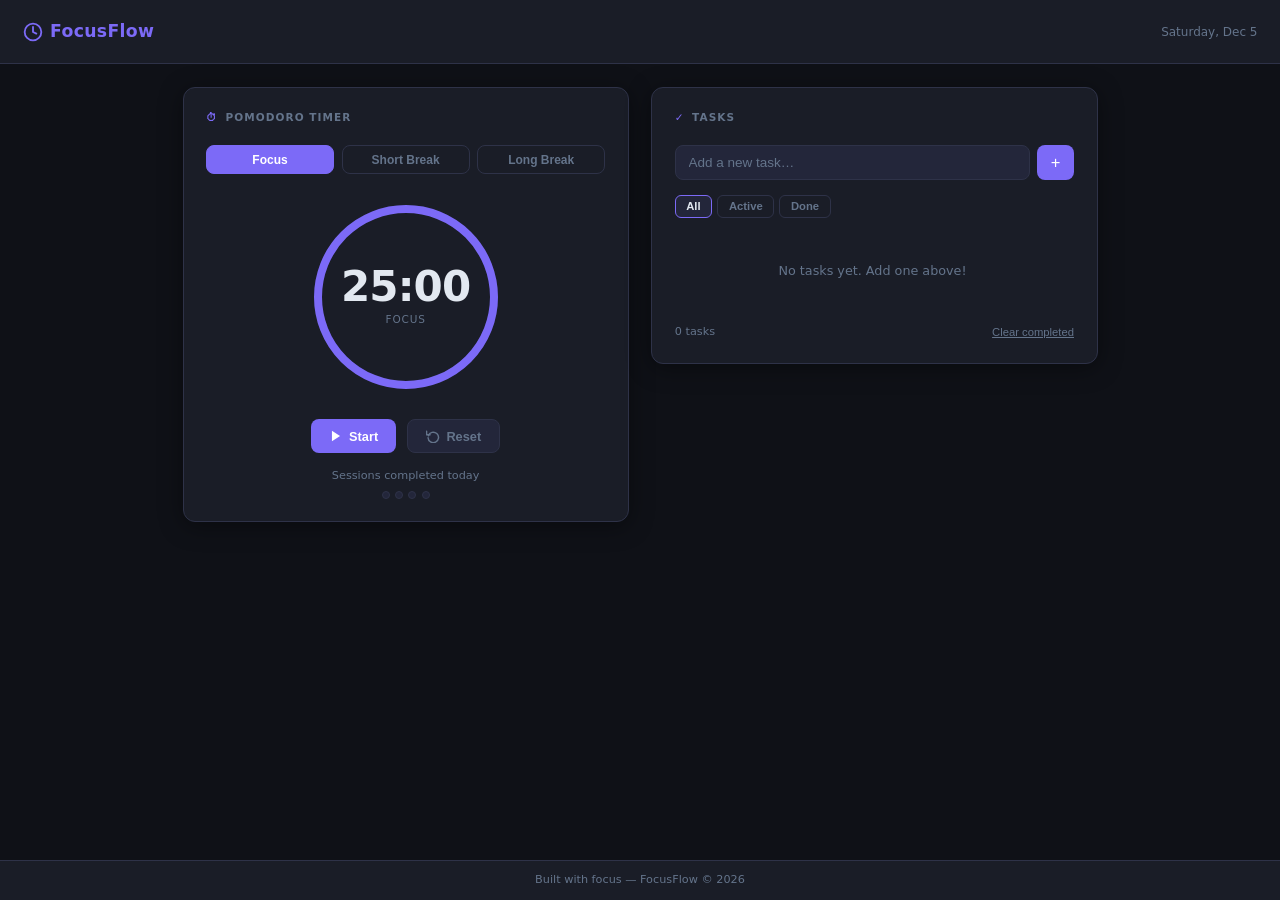
==== day-02-dashboard/index.html @ 80b66829 "Successfully added dashboard files" ====
<!DOCTYPE html>
<html lang="en">
<head>
  <meta charset="UTF-8" />
  <meta name="viewport" content="width=device-width, initial-scale=1.0" />
  <title>Productivity Dashboard</title>
  <style>
    /* ── Reset & Base ── */
    *, *::before, *::after { box-sizing: border-box; margin: 0; padding: 0; }

    :root {
      --bg:        #0f1117;
      --surface:   #1a1d27;
      --surface2:  #23263a;
      --border:    #2e3248;
      --accent:    #7c6af7;
      --accent2:   #5eead4;
      --danger:    #f87171;
      --success:   #4ade80;
      --text:      #e2e8f0;
      --muted:     #64748b;
      --radius:    12px;
      --shadow:    0 4px 24px rgba(0,0,0,.4);
    }

    html, body {
      height: 100%;
      font-family: 'Segoe UI', system-ui, -apple-system, sans-serif;
      background: var(--bg);
      color: var(--text);
      font-size: 15px;
      line-height: 1.5;
    }

    /* ── Layout ── */
    .app {
      min-height: 100vh;
      display: grid;
      grid-template-rows: auto 1fr auto;
    }

    header {
      padding: 1.25rem 1.5rem;
      background: var(--surface);
      border-bottom: 1px solid var(--border);
      display: flex;
      align-items: center;
      justify-content: space-between;
      gap: 1rem;
    }

    .logo {
      font-size: 1.15rem;
      font-weight: 700;
      letter-spacing: .02em;
      color: var(--accent);
      display: flex;
      align-items: center;
      gap: .5rem;
    }

    .logo svg { flex-shrink: 0; }

    .date-display {
      font-size: .8rem;
      color: var(--muted);
    }

    main {
      padding: 1.5rem;
      display: grid;
      grid-template-columns: 1fr 1fr;
      gap: 1.5rem;
      align-items: start;
      max-width: 960px;
      margin: 0 auto;
      width: 100%;
    }

    footer {
      padding: .75rem 1.5rem;
      background: var(--surface);
      border-top: 1px solid var(--border);
      text-align: center;
      font-size: .75rem;
      color: var(--muted);
    }

    /* ── Cards ── */
    .card {
      background: var(--surface);
      border: 1px solid var(--border);
      border-radius: var(--radius);
      padding: 1.5rem;
      box-shadow: var(--shadow);
    }

    .card-title {
      font-size: .7rem;
      font-weight: 700;
      letter-spacing: .1em;
      text-transform: uppercase;
      color: var(--muted);
      margin-bottom: 1.25rem;
      display: flex;
      align-items: center;
      gap: .5rem;
    }

    .card-title span { color: var(--accent); }

    /* ── Pomodoro ── */
    .pomodoro-card { text-align: center; }

    .mode-tabs {
      display: flex;
      gap: .5rem;
      margin-bottom: 1.5rem;
    }

    .tab-btn {
      flex: 1;
      padding: .45rem;
      border: 1px solid var(--border);
      border-radius: 8px;
      background: transparent;
      color: var(--muted);
      font-size: .8rem;
      font-weight: 600;
      cursor: pointer;
      transition: all .2s;
    }

    .tab-btn.active {
      background: var(--accent);
      border-color: var(--accent);
      color: #fff;
    }

    .tab-btn:hover:not(.active) {
      border-color: var(--accent);
      color: var(--text);
    }

    .timer-ring-wrap {
      position: relative;
      display: inline-flex;
      align-items: center;
      justify-content: center;
      margin-bottom: 1.5rem;
    }

    .timer-ring {
      transform: rotate(-90deg);
    }

    .ring-bg {
      fill: none;
      stroke: var(--surface2);
      stroke-width: 8;
    }

    .ring-progress {
      fill: none;
      stroke: var(--accent);
      stroke-width: 8;
      stroke-linecap: round;
      transition: stroke-dashoffset .9s linear, stroke .3s;
    }

    .ring-progress.break { stroke: var(--accent2); }

    .timer-display {
      position: absolute;
      inset: 0;
      display: flex;
      flex-direction: column;
      align-items: center;
      justify-content: center;
    }

    .timer-time {
      font-size: 2.8rem;
      font-weight: 700;
      font-variant-numeric: tabular-nums;
      letter-spacing: -.02em;
      line-height: 1;
    }

    .timer-label {
      font-size: .7rem;
      color: var(--muted);
      margin-top: .3rem;
      letter-spacing: .08em;
      text-transform: uppercase;
    }

    .timer-controls {
      display: flex;
      gap: .75rem;
      justify-content: center;
    }

    .btn {
      display: inline-flex;
      align-items: center;
      gap: .4rem;
      padding: .55rem 1.2rem;
      border-radius: 8px;
      border: none;
      font-size: .85rem;
      font-weight: 600;
      cursor: pointer;
      transition: all .15s;
    }

    .btn-primary {
      background: var(--accent);
      color: #fff;
    }

    .btn-primary:hover { filter: brightness(1.12); }

    .btn-ghost {
      background: var(--surface2);
      border: 1px solid var(--border);
      color: var(--muted);
    }

    .btn-ghost:hover { border-color: var(--accent); color: var(--text); }

    .sessions-count {
      margin-top: 1rem;
      font-size: .75rem;
      color: var(--muted);
    }

    .session-dots {
      display: flex;
      gap: .35rem;
      justify-content: center;
      margin-top: .4rem;
    }

    .session-dot {
      width: 8px; height: 8px;
      border-radius: 50%;
      background: var(--surface2);
      border: 1px solid var(--border);
      transition: background .3s;
    }

    .session-dot.filled { background: var(--accent); border-color: var(--accent); }

    /* ── Tasks ── */
    .task-input-row {
      display: flex;
      gap: .5rem;
      margin-bottom: 1rem;
    }

    .task-input {
      flex: 1;
      padding: .6rem .85rem;
      background: var(--surface2);
      border: 1px solid var(--border);
      border-radius: 8px;
      color: var(--text);
      font-size: .9rem;
      outline: none;
      transition: border-color .2s;
    }

    .task-input::placeholder { color: var(--muted); }
    .task-input:focus { border-color: var(--accent); }

    .btn-add {
      padding: .6rem .9rem;
      background: var(--accent);
      border: none;
      border-radius: 8px;
      color: #fff;
      cursor: pointer;
      font-size: 1.1rem;
      line-height: 1;
      transition: filter .15s;
      flex-shrink: 0;
    }

    .btn-add:hover { filter: brightness(1.12); }

    .task-filters {
      display: flex;
      gap: .35rem;
      margin-bottom: .9rem;
    }

    .filter-btn {
      padding: .3rem .7rem;
      border-radius: 6px;
      border: 1px solid var(--border);
      background: transparent;
      color: var(--muted);
      font-size: .75rem;
      font-weight: 600;
      cursor: pointer;
      transition: all .15s;
    }

    .filter-btn.active {
      background: var(--surface2);
      border-color: var(--accent);
      color: var(--text);
    }

    .task-list {
      list-style: none;
      display: flex;
      flex-direction: column;
      gap: .45rem;
      max-height: 360px;
      overflow-y: auto;
      padding-right: .25rem;
    }

    .task-list::-webkit-scrollbar { width: 4px; }
    .task-list::-webkit-scrollbar-track { background: transparent; }
    .task-list::-webkit-scrollbar-thumb { background: var(--border); border-radius: 4px; }

    .task-item {
      display: flex;
      align-items: center;
      gap: .65rem;
      padding: .7rem .85rem;
      background: var(--surface2);
      border: 1px solid var(--border);
      border-radius: 8px;
      transition: border-color .15s, opacity .2s;
      animation: slide-in .2s ease;
    }

    @keyframes slide-in {
      from { opacity: 0; transform: translateY(-6px); }
      to   { opacity: 1; transform: translateY(0); }
    }

    .task-item:hover { border-color: var(--accent); }

    .task-item.done { opacity: .5; }

    .task-checkbox {
      appearance: none;
      width: 18px; height: 18px;
      border: 2px solid var(--border);
      border-radius: 5px;
      cursor: pointer;
      flex-shrink: 0;
      display: grid;
      place-items: center;
      transition: all .15s;
      background: transparent;
    }

    .task-checkbox:checked {
      background: var(--success);
      border-color: var(--success);
    }

    .task-checkbox:checked::before {
      content: '';
      width: 5px; height: 9px;
      border: 2px solid #fff;
      border-top: none;
      border-left: none;
      transform: rotate(45deg) translate(-1px,-1px);
    }

    .task-text {
      flex: 1;
      font-size: .88rem;
      word-break: break-word;
      transition: color .15s;
    }

    .task-item.done .task-text {
      text-decoration: line-through;
      color: var(--muted);
    }

    .task-delete {
      background: transparent;
      border: none;
      color: var(--muted);
      cursor: pointer;
      padding: .2rem;
      border-radius: 4px;
      font-size: .9rem;
      line-height: 1;
      opacity: 0;
      transition: opacity .15s, color .15s;
      flex-shrink: 0;
    }

    .task-item:hover .task-delete { opacity: 1; }
    .task-delete:hover { color: var(--danger); }

    .task-empty {
      text-align: center;
      padding: 2rem 1rem;
      color: var(--muted);
      font-size: .85rem;
    }

    .task-stats {
      margin-top: .9rem;
      font-size: .75rem;
      color: var(--muted);
      display: flex;
      justify-content: space-between;
      align-items: center;
    }

    .clear-done-btn {
      background: transparent;
      border: none;
      color: var(--muted);
      font-size: .75rem;
      cursor: pointer;
      text-decoration: underline;
      padding: 0;
    }

    .clear-done-btn:hover { color: var(--danger); }

    /* ── Responsive ── */
    @media (max-width: 640px) {
      main {
        grid-template-columns: 1fr;
        padding: 1rem;
        gap: 1rem;
      }

      .timer-time { font-size: 2.2rem; }
    }
  </style>
</head>
<body>

<div class="app">
  <header>
    <div class="logo">
      <svg width="20" height="20" viewBox="0 0 24 24" fill="none" stroke="currentColor" stroke-width="2.2" stroke-linecap="round" stroke-linejoin="round">
        <circle cx="12" cy="12" r="10"/><polyline points="12 6 12 12 16 14"/>
      </svg>
      FocusFlow
    </div>
    <div class="date-display" id="dateDisplay"></div>
  </header>

  <main>
    <!-- ── Pomodoro Card ── -->
    <div class="card pomodoro-card">
      <div class="card-title">
        <span>⏱</span> Pomodoro Timer
      </div>

      <div class="mode-tabs">
        <button class="tab-btn active" data-mode="work">Focus</button>
        <button class="tab-btn" data-mode="short">Short Break</button>
        <button class="tab-btn" data-mode="long">Long Break</button>
      </div>

      <div class="timer-ring-wrap">
        <svg class="timer-ring" width="200" height="200" viewBox="0 0 200 200">
          <circle class="ring-bg" cx="100" cy="100" r="88"/>
          <circle class="ring-progress" id="ringProgress" cx="100" cy="100" r="88"/>
        </svg>
        <div class="timer-display">
          <div class="timer-time" id="timerTime">25:00</div>
          <div class="timer-label" id="timerLabel">FOCUS</div>
        </div>
      </div>

      <div class="timer-controls">
        <button class="btn btn-primary" id="startStopBtn">
          <svg width="14" height="14" viewBox="0 0 24 24" fill="currentColor"><polygon points="5 3 19 12 5 21 5 3"/></svg>
          Start
        </button>
        <button class="btn btn-ghost" id="resetBtn">
          <svg width="14" height="14" viewBox="0 0 24 24" fill="none" stroke="currentColor" stroke-width="2.5" stroke-linecap="round" stroke-linejoin="round"><polyline points="1 4 1 10 7 10"/><path d="M3.51 15a9 9 0 1 0 .49-3.5"/></svg>
          Reset
        </button>
      </div>

      <div class="sessions-count">Sessions completed today</div>
      <div class="session-dots" id="sessionDots">
        <div class="session-dot"></div>
        <div class="session-dot"></div>
        <div class="session-dot"></div>
        <div class="session-dot"></div>
      </div>
    </div>

    <!-- ── Tasks Card ── -->
    <div class="card">
      <div class="card-title">
        <span>✓</span> Tasks
      </div>

      <div class="task-input-row">
        <input
          class="task-input"
          id="taskInput"
          type="text"
          placeholder="Add a new task…"
          maxlength="120"
        />
        <button class="btn-add" id="addTaskBtn" title="Add task">+</button>
      </div>

      <div class="task-filters">
        <button class="filter-btn active" data-filter="all">All</button>
        <button class="filter-btn" data-filter="active">Active</button>
        <button class="filter-btn" data-filter="done">Done</button>
      </div>

      <ul class="task-list" id="taskList"></ul>

      <div class="task-stats">
        <span id="taskStats">0 tasks</span>
        <button class="clear-done-btn" id="clearDoneBtn">Clear completed</button>
      </div>
    </div>
  </main>

  <footer>
    Built with focus &mdash; FocusFlow &copy; <span id="footerYear"></span>
  </footer>
</div>

<script>
  /* ───────────────────────────────────────────
     Utilities
  ─────────────────────────────────────────── */
  const $ = id => document.getElementById(id);
  const STORAGE_TASKS    = 'focusflow_tasks';
  const STORAGE_SESSIONS = 'focusflow_sessions';

  /* ───────────────────────────────────────────
     Date display
  ─────────────────────────────────────────── */
  function updateDate() {
    const now = new Date();
    $('dateDisplay').textContent = now.toLocaleDateString('en-US', {
      weekday: 'long', month: 'short', day: 'numeric'
    });
    $('footerYear').textContent = now.getFullYear();
  }
  updateDate();

  /* ───────────────────────────────────────────
     Pomodoro Timer
  ─────────────────────────────────────────── */
  const MODES = {
    work:  { label: 'FOCUS',       minutes: 25, color: '#7c6af7' },
    short: { label: 'SHORT BREAK', minutes: 5,  color: '#5eead4' },
    long:  { label: 'LONG BREAK',  minutes: 15, color: '#5eead4' },
  };

  const CIRCUMFERENCE = 2 * Math.PI * 88; // r=88

  let currentMode   = 'work';
  let totalSeconds  = MODES.work.minutes * 60;
  let remainSeconds = totalSeconds;
  let timerRunning  = false;
  let timerInterval = null;

  const ringEl      = $('ringProgress');
  const timeEl      = $('timerTime');
  const labelEl     = $('timerLabel');
  const startStopEl = $('startStopBtn');

  ringEl.style.strokeDasharray  = CIRCUMFERENCE;
  ringEl.style.strokeDashoffset = 0;

  function setRingProgress(fraction) {
    ringEl.style.strokeDashoffset = CIRCUMFERENCE * (1 - fraction);
  }

  function formatTime(s) {
    const m = Math.floor(s / 60).toString().padStart(2, '0');
    const sec = (s % 60).toString().padStart(2, '0');
    return `${m}:${sec}`;
  }

  function renderTimer() {
    timeEl.textContent = formatTime(remainSeconds);
    setRingProgress(remainSeconds / totalSeconds);
    document.title = timerRunning
      ? `${formatTime(remainSeconds)} — FocusFlow`
      : 'FocusFlow';
  }

  function switchMode(mode) {
    clearInterval(timerInterval);
    timerRunning  = false;
    currentMode   = mode;
    totalSeconds  = MODES[mode].minutes * 60;
    remainSeconds = totalSeconds;
    ringEl.style.stroke = MODES[mode].color;
    ringEl.classList.toggle('break', mode !== 'work');
    labelEl.textContent = MODES[mode].label;
    startStopEl.innerHTML = startIcon() + ' Start';
    document.querySelectorAll('.tab-btn').forEach(b =>
      b.classList.toggle('active', b.dataset.mode === mode));
    renderTimer();
  }

  function startIcon() {
    return `<svg width="14" height="14" viewBox="0 0 24 24" fill="currentColor"><polygon points="5 3 19 12 5 21 5 3"/></svg>`;
  }

  function pauseIcon() {
    return `<svg width="14" height="14" viewBox="0 0 24 24" fill="currentColor"><rect x="6" y="4" width="4" height="16"/><rect x="14" y="4" width="4" height="16"/></svg>`;
  }

  function tick() {
    if (remainSeconds <= 0) {
      clearInterval(timerInterval);
      timerRunning = false;
      startStopEl.innerHTML = startIcon() + ' Start';
      if (currentMode === 'work') {
        recordSession();
        playBeep();
        setTimeout(() => switchMode('short'), 300);
      } else {
        playBeep();
        setTimeout(() => switchMode('work'), 300);
      }
      return;
    }
    remainSeconds--;
    renderTimer();
  }

  startStopEl.addEventListener('click', () => {
    timerRunning = !timerRunning;
    if (timerRunning) {
      timerInterval = setInterval(tick, 1000);
      startStopEl.innerHTML = pauseIcon() + ' Pause';
    } else {
      clearInterval(timerInterval);
      startStopEl.innerHTML = startIcon() + ' Resume';
    }
  });

  $('resetBtn').addEventListener('click', () => switchMode(currentMode));

  document.querySelectorAll('.tab-btn').forEach(btn =>
    btn.addEventListener('click', () => switchMode(btn.dataset.mode)));

  /* ── Sessions ── */
  function loadSessions() {
    const today = new Date().toDateString();
    const data  = JSON.parse(localStorage.getItem(STORAGE_SESSIONS) || '{}');
    return data.date === today ? (data.count || 0) : 0;
  }

  function saveSession(count) {
    localStorage.setItem(STORAGE_SESSIONS, JSON.stringify({
      date: new Date().toDateString(), count
    }));
  }

  let sessionCount = loadSessions();

  function recordSession() {
    sessionCount = Math.min(sessionCount + 1, 4);
    saveSession(sessionCount);
    renderSessionDots();
  }

  function renderSessionDots() {
    document.querySelectorAll('.session-dot').forEach((dot, i) =>
      dot.classList.toggle('filled', i < sessionCount));
  }

  renderSessionDots();

  /* ── Beep ── */
  function playBeep() {
    try {
      const ctx = new (window.AudioContext || window.webkitAudioContext)();
      [0, 200, 400].forEach(delay => {
        const osc = ctx.createOscillator();
        const gain = ctx.createGain();
        osc.connect(gain);
        gain.connect(ctx.destination);
        osc.frequency.value = 880;
        gain.gain.setValueAtTime(.3, ctx.currentTime + delay/1000);
        gain.gain.exponentialRampToValueAtTime(.001, ctx.currentTime + delay/1000 + .3);
        osc.start(ctx.currentTime + delay/1000);
        osc.stop(ctx.currentTime + delay/1000 + .3);
      });
    } catch (_) {}
  }

  renderTimer();

  /* ───────────────────────────────────────────
     Task List
  ─────────────────────────────────────────── */
  let tasks  = JSON.parse(localStorage.getItem(STORAGE_TASKS) || '[]');
  let filter = 'all';

  function saveTasks() {
    localStorage.setItem(STORAGE_TASKS, JSON.stringify(tasks));
  }

  function addTask(text) {
    text = text.trim();
    if (!text) return;
    tasks.unshift({ id: Date.now(), text, done: false });
    saveTasks();
    renderTasks();
  }

  function toggleTask(id) {
    const t = tasks.find(t => t.id === id);
    if (t) { t.done = !t.done; saveTasks(); renderTasks(); }
  }

  function deleteTask(id) {
    tasks = tasks.filter(t => t.id !== id);
    saveTasks();
    renderTasks();
  }

  function clearDone() {
    tasks = tasks.filter(t => !t.done);
    saveTasks();
    renderTasks();
  }

  function filteredTasks() {
    if (filter === 'active') return tasks.filter(t => !t.done);
    if (filter === 'done')   return tasks.filter(t => t.done);
    return tasks;
  }

  function renderTasks() {
    const list = $('taskList');
    const visible = filteredTasks();

    if (!visible.length) {
      list.innerHTML = `<li class="task-empty">${
        filter === 'done' ? 'No completed tasks yet.' :
        filter === 'active' ? 'All caught up!' :
        'No tasks yet. Add one above!'
      }</li>`;
    } else {
      list.innerHTML = visible.map(t => `
        <li class="task-item${t.done ? ' done' : ''}" data-id="${t.id}">
          <input
            type="checkbox"
            class="task-checkbox"
            ${t.done ? 'checked' : ''}
            aria-label="Mark complete"
          />
          <span class="task-text">${escapeHtml(t.text)}</span>
          <button class="task-delete" title="Delete task" aria-label="Delete task">✕</button>
        </li>
      `).join('');
    }

    const total  = tasks.length;
    const done   = tasks.filter(t => t.done).length;
    $('taskStats').textContent = total
      ? `${done}/${total} completed`
      : '0 tasks';
  }

  function escapeHtml(str) {
    return str
      .replace(/&/g, '&amp;')
      .replace(/</g, '&lt;')
      .replace(/>/g, '&gt;')
      .replace(/"/g, '&quot;');
  }

  // Delegated events on task list
  $('taskList').addEventListener('click', e => {
    const item = e.target.closest('.task-item');
    if (!item) return;
    const id = Number(item.dataset.id);
    if (e.target.classList.contains('task-checkbox')) toggleTask(id);
    if (e.target.classList.contains('task-delete'))   deleteTask(id);
  });

  $('addTaskBtn').addEventListener('click', () => {
    addTask($('taskInput').value);
    $('taskInput').value = '';
  });

  $('taskInput').addEventListener('keydown', e => {
    if (e.key === 'Enter') {
      addTask($('taskInput').value);
      $('taskInput').value = '';
    }
  });

  $('clearDoneBtn').addEventListener('click', clearDone);

  document.querySelectorAll('.filter-btn').forEach(btn =>
    btn.addEventListener('click', () => {
      filter = btn.dataset.filter;
      document.querySelectorAll('.filter-btn').forEach(b =>
        b.classList.toggle('active', b === btn));
      renderTasks();
    }));

  renderTasks();
</script>
</body>
</html>
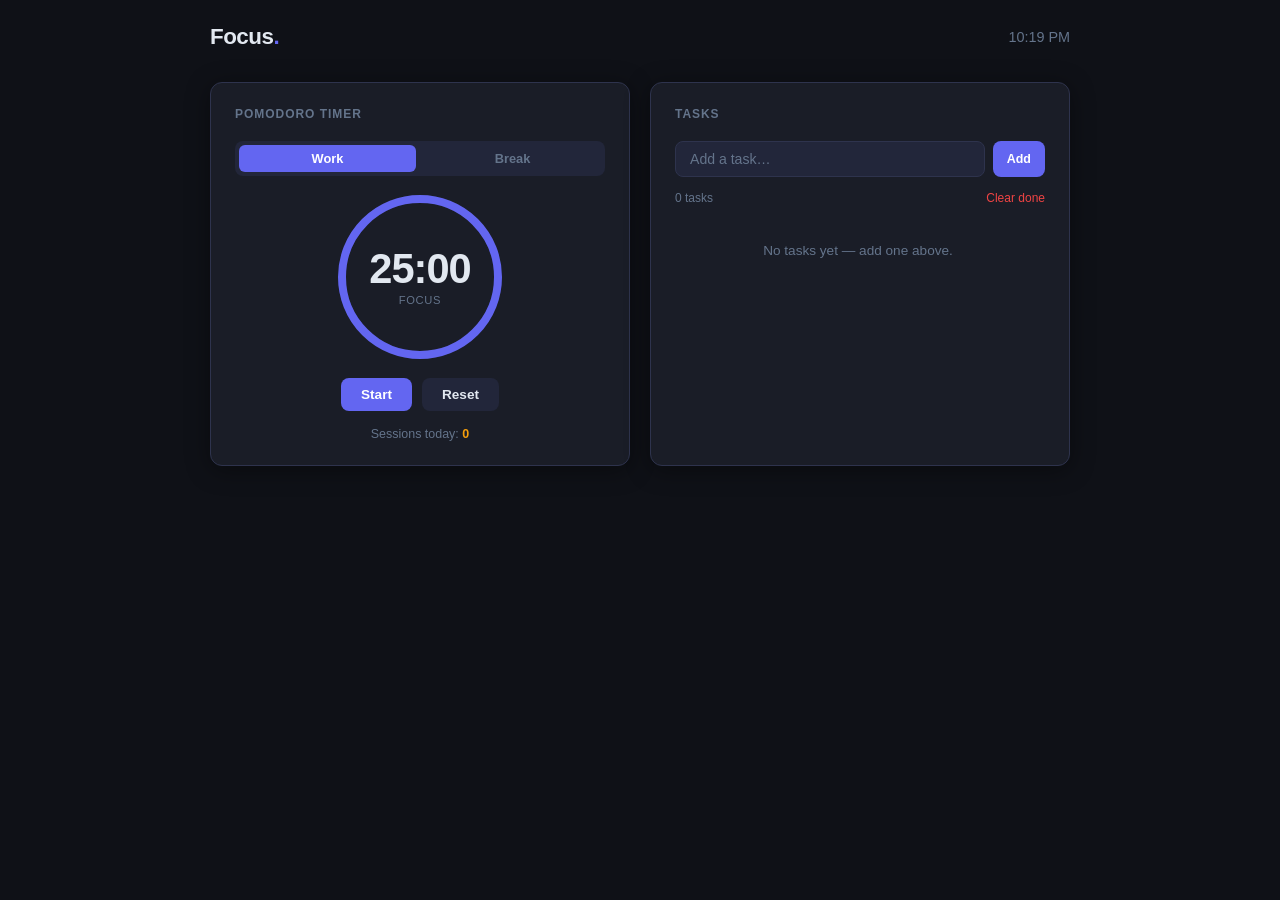
==== commit 0b032638: "changes of day 2" ====
--- a/day-02-dashboard/index.html
+++ b/day-02-dashboard/index.html
@@ -3,7 +3,7 @@
 <head>
   <meta charset="UTF-8" />
   <meta name="viewport" content="width=device-width, initial-scale=1.0" />
-  <title>Productivity Dashboard</title>
+  <title>Focus Dashboard</title>
   <style>
     /* ── Reset & Base ── */
     *, *::before, *::after { box-sizing: border-box; margin: 0; padding: 0; }
@@ -11,166 +11,136 @@
     :root {
       --bg:        #0f1117;
       --surface:   #1a1d27;
-      --surface2:  #23263a;
-      --border:    #2e3248;
-      --accent:    #7c6af7;
-      --accent2:   #5eead4;
-      --danger:    #f87171;
-      --success:   #4ade80;
+      --surface2:  #22263a;
+      --border:    #2e334d;
       --text:      #e2e8f0;
       --muted:     #64748b;
+      --accent:    #6366f1;
+      --accent-h:  #818cf8;
+      --danger:    #ef4444;
+      --success:   #22c55e;
+      --warn:      #f59e0b;
       --radius:    12px;
       --shadow:    0 4px 24px rgba(0,0,0,.4);
     }
 
-    html, body {
-      height: 100%;
-      font-family: 'Segoe UI', system-ui, -apple-system, sans-serif;
+    body {
       background: var(--bg);
       color: var(--text);
-      font-size: 15px;
-      line-height: 1.5;
-    }
-
-    /* ── Layout ── */
-    .app {
+      font-family: -apple-system, BlinkMacSystemFont, "Segoe UI", Roboto, sans-serif;
       min-height: 100vh;
-      display: grid;
-      grid-template-rows: auto 1fr auto;
-    }
-
+      display: flex;
+      flex-direction: column;
+      align-items: center;
+      padding: 24px 16px 48px;
+    }
+
+    /* ── Header ── */
     header {
-      padding: 1.25rem 1.5rem;
-      background: var(--surface);
-      border-bottom: 1px solid var(--border);
-      display: flex;
+      width: 100%;
+      max-width: 860px;
+      display: flex;
+      justify-content: space-between;
       align-items: center;
-      justify-content: space-between;
-      gap: 1rem;
-    }
-
-    .logo {
-      font-size: 1.15rem;
+      margin-bottom: 32px;
+    }
+
+    header h1 {
+      font-size: 1.4rem;
       font-weight: 700;
-      letter-spacing: .02em;
-      color: var(--accent);
-      display: flex;
-      align-items: center;
-      gap: .5rem;
-    }
-
-    .logo svg { flex-shrink: 0; }
-
-    .date-display {
-      font-size: .8rem;
-      color: var(--muted);
-    }
-
+      letter-spacing: -.5px;
+      color: var(--text);
+    }
+
+    header h1 span { color: var(--accent); }
+
+    #clock {
+      font-size: .9rem;
+      color: var(--muted);
+      font-variant-numeric: tabular-nums;
+    }
+
+    /* ── Main Grid ── */
     main {
-      padding: 1.5rem;
+      width: 100%;
+      max-width: 860px;
       display: grid;
       grid-template-columns: 1fr 1fr;
-      gap: 1.5rem;
-      align-items: start;
-      max-width: 960px;
-      margin: 0 auto;
-      width: 100%;
-    }
-
-    footer {
-      padding: .75rem 1.5rem;
-      background: var(--surface);
-      border-top: 1px solid var(--border);
-      text-align: center;
-      font-size: .75rem;
-      color: var(--muted);
-    }
-
-    /* ── Cards ── */
+      gap: 20px;
+    }
+
+    @media (max-width: 620px) {
+      main { grid-template-columns: 1fr; }
+    }
+
+    /* ── Card ── */
     .card {
       background: var(--surface);
       border: 1px solid var(--border);
       border-radius: var(--radius);
-      padding: 1.5rem;
+      padding: 24px;
       box-shadow: var(--shadow);
     }
 
     .card-title {
-      font-size: .7rem;
-      font-weight: 700;
-      letter-spacing: .1em;
+      font-size: .75rem;
+      font-weight: 600;
+      letter-spacing: .08em;
       text-transform: uppercase;
       color: var(--muted);
-      margin-bottom: 1.25rem;
-      display: flex;
-      align-items: center;
-      gap: .5rem;
-    }
-
-    .card-title span { color: var(--accent); }
+      margin-bottom: 20px;
+    }
 
     /* ── Pomodoro ── */
-    .pomodoro-card { text-align: center; }
+    #pomodoro { display: flex; flex-direction: column; align-items: center; gap: 16px; }
 
     .mode-tabs {
       display: flex;
-      gap: .5rem;
-      margin-bottom: 1.5rem;
-    }
-
-    .tab-btn {
+      gap: 8px;
+      background: var(--surface2);
+      border-radius: 8px;
+      padding: 4px;
+      width: 100%;
+    }
+
+    .mode-tab {
       flex: 1;
-      padding: .45rem;
-      border: 1px solid var(--border);
-      border-radius: 8px;
-      background: transparent;
+      background: none;
+      border: none;
       color: var(--muted);
       font-size: .8rem;
       font-weight: 600;
+      padding: 6px 0;
+      border-radius: 6px;
       cursor: pointer;
-      transition: all .2s;
-    }
-
-    .tab-btn.active {
+      transition: background .2s, color .2s;
+    }
+
+    .mode-tab.active {
       background: var(--accent);
-      border-color: var(--accent);
       color: #fff;
     }
 
-    .tab-btn:hover:not(.active) {
-      border-color: var(--accent);
-      color: var(--text);
-    }
-
-    .timer-ring-wrap {
+    /* SVG Ring */
+    .ring-wrap {
       position: relative;
-      display: inline-flex;
-      align-items: center;
-      justify-content: center;
-      margin-bottom: 1.5rem;
-    }
-
-    .timer-ring {
-      transform: rotate(-90deg);
-    }
-
-    .ring-bg {
-      fill: none;
-      stroke: var(--surface2);
-      stroke-width: 8;
-    }
+      width: 170px;
+      height: 170px;
+    }
+
+    .ring-wrap svg { transform: rotate(-90deg); }
+
+    .ring-bg { fill: none; stroke: var(--surface2); stroke-width: 8; }
 
     .ring-progress {
       fill: none;
       stroke: var(--accent);
       stroke-width: 8;
       stroke-linecap: round;
-      transition: stroke-dashoffset .9s linear, stroke .3s;
-    }
-
-    .ring-progress.break { stroke: var(--accent2); }
-
-    .timer-display {
+      transition: stroke-dashoffset .5s linear, stroke .3s;
+    }
+
+    .ring-time {
       position: absolute;
       inset: 0;
       display: flex;
@@ -179,647 +149,497 @@
       justify-content: center;
     }
 
-    .timer-time {
-      font-size: 2.8rem;
+    #timer-display {
+      font-size: 2.6rem;
       font-weight: 700;
       font-variant-numeric: tabular-nums;
-      letter-spacing: -.02em;
+      letter-spacing: -1px;
       line-height: 1;
     }
 
-    .timer-label {
+    #timer-label {
       font-size: .7rem;
       color: var(--muted);
-      margin-top: .3rem;
-      letter-spacing: .08em;
+      margin-top: 4px;
       text-transform: uppercase;
-    }
-
-    .timer-controls {
-      display: flex;
-      gap: .75rem;
-      justify-content: center;
-    }
+      letter-spacing: .06em;
+    }
+
+    .timer-controls { display: flex; gap: 10px; }
 
     .btn {
       display: inline-flex;
       align-items: center;
-      gap: .4rem;
-      padding: .55rem 1.2rem;
+      justify-content: center;
+      gap: 6px;
+      border: none;
       border-radius: 8px;
-      border: none;
       font-size: .85rem;
       font-weight: 600;
       cursor: pointer;
-      transition: all .15s;
-    }
-
-    .btn-primary {
-      background: var(--accent);
-      color: #fff;
-    }
-
-    .btn-primary:hover { filter: brightness(1.12); }
-
-    .btn-ghost {
-      background: var(--surface2);
-      border: 1px solid var(--border);
-      color: var(--muted);
-    }
-
-    .btn-ghost:hover { border-color: var(--accent); color: var(--text); }
-
-    .sessions-count {
-      margin-top: 1rem;
-      font-size: .75rem;
-      color: var(--muted);
-    }
-
-    .session-dots {
-      display: flex;
-      gap: .35rem;
-      justify-content: center;
-      margin-top: .4rem;
-    }
-
-    .session-dot {
-      width: 8px; height: 8px;
-      border-radius: 50%;
-      background: var(--surface2);
-      border: 1px solid var(--border);
-      transition: background .3s;
-    }
-
-    .session-dot.filled { background: var(--accent); border-color: var(--accent); }
+      transition: opacity .15s, transform .1s;
+      padding: 9px 20px;
+    }
+
+    .btn:active { transform: scale(.97); }
+    .btn:hover  { opacity: .88; }
+
+    .btn-primary { background: var(--accent); color: #fff; }
+    .btn-ghost   { background: var(--surface2); color: var(--text); }
+    .btn-sm      { padding: 6px 14px; font-size: .78rem; }
+
+    #pomo-count {
+      font-size: .78rem;
+      color: var(--muted);
+    }
+
+    #pomo-count span { color: var(--warn); font-weight: 700; }
 
     /* ── Tasks ── */
+    #task-panel { display: flex; flex-direction: column; gap: 14px; }
+
     .task-input-row {
       display: flex;
-      gap: .5rem;
-      margin-bottom: 1rem;
-    }
-
-    .task-input {
+      gap: 8px;
+    }
+
+    .task-input-row input {
       flex: 1;
-      padding: .6rem .85rem;
       background: var(--surface2);
       border: 1px solid var(--border);
       border-radius: 8px;
       color: var(--text);
-      font-size: .9rem;
+      font-size: .88rem;
+      padding: 9px 14px;
       outline: none;
       transition: border-color .2s;
     }
 
-    .task-input::placeholder { color: var(--muted); }
-    .task-input:focus { border-color: var(--accent); }
-
-    .btn-add {
-      padding: .6rem .9rem;
-      background: var(--accent);
+    .task-input-row input:focus { border-color: var(--accent); }
+    .task-input-row input::placeholder { color: var(--muted); }
+
+    /* Stats row */
+    .task-stats {
+      display: flex;
+      justify-content: space-between;
+      align-items: center;
+      font-size: .75rem;
+      color: var(--muted);
+    }
+
+    .task-stats button {
+      background: none;
       border: none;
-      border-radius: 8px;
-      color: #fff;
+      color: var(--danger);
+      font-size: .75rem;
       cursor: pointer;
-      font-size: 1.1rem;
-      line-height: 1;
-      transition: filter .15s;
-      flex-shrink: 0;
-    }
-
-    .btn-add:hover { filter: brightness(1.12); }
-
-    .task-filters {
-      display: flex;
-      gap: .35rem;
-      margin-bottom: .9rem;
-    }
-
-    .filter-btn {
-      padding: .3rem .7rem;
-      border-radius: 6px;
-      border: 1px solid var(--border);
-      background: transparent;
-      color: var(--muted);
-      font-size: .75rem;
-      font-weight: 600;
-      cursor: pointer;
-      transition: all .15s;
-    }
-
-    .filter-btn.active {
-      background: var(--surface2);
-      border-color: var(--accent);
-      color: var(--text);
-    }
-
-    .task-list {
+      padding: 0;
+    }
+
+    .task-stats button:hover { text-decoration: underline; }
+
+    /* List */
+    #task-list {
       list-style: none;
       display: flex;
       flex-direction: column;
-      gap: .45rem;
-      max-height: 360px;
+      gap: 8px;
+      max-height: 340px;
       overflow-y: auto;
-      padding-right: .25rem;
-    }
-
-    .task-list::-webkit-scrollbar { width: 4px; }
-    .task-list::-webkit-scrollbar-track { background: transparent; }
-    .task-list::-webkit-scrollbar-thumb { background: var(--border); border-radius: 4px; }
+      padding-right: 4px;
+    }
+
+    #task-list::-webkit-scrollbar { width: 4px; }
+    #task-list::-webkit-scrollbar-track { background: transparent; }
+    #task-list::-webkit-scrollbar-thumb { background: var(--border); border-radius: 4px; }
 
     .task-item {
       display: flex;
       align-items: center;
-      gap: .65rem;
-      padding: .7rem .85rem;
+      gap: 10px;
       background: var(--surface2);
       border: 1px solid var(--border);
       border-radius: 8px;
-      transition: border-color .15s, opacity .2s;
-      animation: slide-in .2s ease;
-    }
-
-    @keyframes slide-in {
+      padding: 10px 12px;
+      animation: slideIn .2s ease;
+    }
+
+    @keyframes slideIn {
       from { opacity: 0; transform: translateY(-6px); }
       to   { opacity: 1; transform: translateY(0); }
     }
 
-    .task-item:hover { border-color: var(--accent); }
-
-    .task-item.done { opacity: .5; }
-
-    .task-checkbox {
-      appearance: none;
-      width: 18px; height: 18px;
+    .task-check {
+      width: 18px;
+      height: 18px;
       border: 2px solid var(--border);
-      border-radius: 5px;
+      border-radius: 50%;
       cursor: pointer;
       flex-shrink: 0;
-      display: grid;
-      place-items: center;
-      transition: all .15s;
-      background: transparent;
-    }
-
-    .task-checkbox:checked {
+      display: flex;
+      align-items: center;
+      justify-content: center;
+      transition: border-color .2s, background .2s;
+    }
+
+    .task-check:hover { border-color: var(--success); }
+
+    .task-item.done .task-check {
       background: var(--success);
       border-color: var(--success);
     }
 
-    .task-checkbox:checked::before {
-      content: '';
-      width: 5px; height: 9px;
-      border: 2px solid #fff;
-      border-top: none;
-      border-left: none;
+    .task-item.done .task-check::after {
+      content: "";
+      width: 5px;
+      height: 8px;
+      border-right: 2px solid #fff;
+      border-bottom: 2px solid #fff;
       transform: rotate(45deg) translate(-1px,-1px);
+      display: block;
     }
 
     .task-text {
       flex: 1;
       font-size: .88rem;
+      line-height: 1.4;
       word-break: break-word;
+      transition: color .2s;
+    }
+
+    .task-item.done .task-text {
+      color: var(--muted);
+      text-decoration: line-through;
+    }
+
+    .task-del {
+      background: none;
+      border: none;
+      color: var(--muted);
+      cursor: pointer;
+      font-size: 1rem;
+      line-height: 1;
+      padding: 2px 4px;
+      border-radius: 4px;
       transition: color .15s;
-    }
-
-    .task-item.done .task-text {
-      text-decoration: line-through;
-      color: var(--muted);
-    }
-
-    .task-delete {
-      background: transparent;
-      border: none;
-      color: var(--muted);
-      cursor: pointer;
-      padding: .2rem;
-      border-radius: 4px;
-      font-size: .9rem;
-      line-height: 1;
-      opacity: 0;
-      transition: opacity .15s, color .15s;
       flex-shrink: 0;
     }
 
-    .task-item:hover .task-delete { opacity: 1; }
-    .task-delete:hover { color: var(--danger); }
-
-    .task-empty {
+    .task-del:hover { color: var(--danger); }
+
+    .empty-msg {
       text-align: center;
-      padding: 2rem 1rem;
       color: var(--muted);
       font-size: .85rem;
-    }
-
-    .task-stats {
-      margin-top: .9rem;
-      font-size: .75rem;
-      color: var(--muted);
-      display: flex;
-      justify-content: space-between;
-      align-items: center;
-    }
-
-    .clear-done-btn {
-      background: transparent;
-      border: none;
-      color: var(--muted);
-      font-size: .75rem;
-      cursor: pointer;
-      text-decoration: underline;
-      padding: 0;
-    }
-
-    .clear-done-btn:hover { color: var(--danger); }
-
-    /* ── Responsive ── */
-    @media (max-width: 640px) {
-      main {
-        grid-template-columns: 1fr;
-        padding: 1rem;
-        gap: 1rem;
-      }
-
-      .timer-time { font-size: 2.2rem; }
-    }
+      padding: 24px 0;
+    }
+
+    /* ── Notification badge ── */
+    #notif {
+      position: fixed;
+      bottom: 24px;
+      left: 50%;
+      transform: translateX(-50%) translateY(80px);
+      background: var(--accent);
+      color: #fff;
+      padding: 10px 22px;
+      border-radius: 50px;
+      font-size: .85rem;
+      font-weight: 600;
+      box-shadow: 0 4px 20px rgba(99,102,241,.5);
+      transition: transform .3s ease;
+      z-index: 999;
+      white-space: nowrap;
+    }
+
+    #notif.show { transform: translateX(-50%) translateY(0); }
   </style>
 </head>
 <body>
 
-<div class="app">
   <header>
-    <div class="logo">
-      <svg width="20" height="20" viewBox="0 0 24 24" fill="none" stroke="currentColor" stroke-width="2.2" stroke-linecap="round" stroke-linejoin="round">
-        <circle cx="12" cy="12" r="10"/><polyline points="12 6 12 12 16 14"/>
-      </svg>
-      FocusFlow
-    </div>
-    <div class="date-display" id="dateDisplay"></div>
+    <h1>Focus<span>.</span></h1>
+    <div id="clock"></div>
   </header>
 
   <main>
+
     <!-- ── Pomodoro Card ── -->
-    <div class="card pomodoro-card">
-      <div class="card-title">
-        <span>⏱</span> Pomodoro Timer
-      </div>
-
-      <div class="mode-tabs">
-        <button class="tab-btn active" data-mode="work">Focus</button>
-        <button class="tab-btn" data-mode="short">Short Break</button>
-        <button class="tab-btn" data-mode="long">Long Break</button>
-      </div>
-
-      <div class="timer-ring-wrap">
-        <svg class="timer-ring" width="200" height="200" viewBox="0 0 200 200">
-          <circle class="ring-bg" cx="100" cy="100" r="88"/>
-          <circle class="ring-progress" id="ringProgress" cx="100" cy="100" r="88"/>
-        </svg>
-        <div class="timer-display">
-          <div class="timer-time" id="timerTime">25:00</div>
-          <div class="timer-label" id="timerLabel">FOCUS</div>
+    <div class="card">
+      <div class="card-title">Pomodoro Timer</div>
+
+      <div id="pomodoro">
+
+        <div class="mode-tabs">
+          <button class="mode-tab active" data-mode="work">Work</button>
+          <button class="mode-tab" data-mode="break">Break</button>
         </div>
-      </div>
-
-      <div class="timer-controls">
-        <button class="btn btn-primary" id="startStopBtn">
-          <svg width="14" height="14" viewBox="0 0 24 24" fill="currentColor"><polygon points="5 3 19 12 5 21 5 3"/></svg>
-          Start
-        </button>
-        <button class="btn btn-ghost" id="resetBtn">
-          <svg width="14" height="14" viewBox="0 0 24 24" fill="none" stroke="currentColor" stroke-width="2.5" stroke-linecap="round" stroke-linejoin="round"><polyline points="1 4 1 10 7 10"/><path d="M3.51 15a9 9 0 1 0 .49-3.5"/></svg>
-          Reset
-        </button>
-      </div>
-
-      <div class="sessions-count">Sessions completed today</div>
-      <div class="session-dots" id="sessionDots">
-        <div class="session-dot"></div>
-        <div class="session-dot"></div>
-        <div class="session-dot"></div>
-        <div class="session-dot"></div>
+
+        <div class="ring-wrap">
+          <svg width="170" height="170" viewBox="0 0 170 170">
+            <circle class="ring-bg" cx="85" cy="85" r="78"/>
+            <circle class="ring-progress" id="ring" cx="85" cy="85" r="78"
+              stroke-dasharray="490"
+              stroke-dashoffset="0"/>
+          </svg>
+          <div class="ring-time">
+            <div id="timer-display">25:00</div>
+            <div id="timer-label">Focus</div>
+          </div>
+        </div>
+
+        <div class="timer-controls">
+          <button class="btn btn-primary" id="start-btn">Start</button>
+          <button class="btn btn-ghost" id="reset-btn">Reset</button>
+        </div>
+
+        <div id="pomo-count">Sessions today: <span id="pomo-num">0</span></div>
+
       </div>
     </div>
 
     <!-- ── Tasks Card ── -->
     <div class="card">
-      <div class="card-title">
-        <span>✓</span> Tasks
-      </div>
-
-      <div class="task-input-row">
-        <input
-          class="task-input"
-          id="taskInput"
-          type="text"
-          placeholder="Add a new task…"
-          maxlength="120"
-        />
-        <button class="btn-add" id="addTaskBtn" title="Add task">+</button>
-      </div>
-
-      <div class="task-filters">
-        <button class="filter-btn active" data-filter="all">All</button>
-        <button class="filter-btn" data-filter="active">Active</button>
-        <button class="filter-btn" data-filter="done">Done</button>
-      </div>
-
-      <ul class="task-list" id="taskList"></ul>
-
-      <div class="task-stats">
-        <span id="taskStats">0 tasks</span>
-        <button class="clear-done-btn" id="clearDoneBtn">Clear completed</button>
+      <div class="card-title">Tasks</div>
+
+      <div id="task-panel">
+        <div class="task-input-row">
+          <input type="text" id="task-input" placeholder="Add a task…" maxlength="120" />
+          <button class="btn btn-primary btn-sm" id="add-btn">Add</button>
+        </div>
+
+        <div class="task-stats">
+          <span id="task-count">0 tasks</span>
+          <button id="clear-done">Clear done</button>
+        </div>
+
+        <ul id="task-list"></ul>
       </div>
     </div>
+
   </main>
 
-  <footer>
-    Built with focus &mdash; FocusFlow &copy; <span id="footerYear"></span>
-  </footer>
-</div>
-
-<script>
-  /* ───────────────────────────────────────────
-     Utilities
-  ─────────────────────────────────────────── */
-  const $ = id => document.getElementById(id);
-  const STORAGE_TASKS    = 'focusflow_tasks';
-  const STORAGE_SESSIONS = 'focusflow_sessions';
-
-  /* ───────────────────────────────────────────
-     Date display
-  ─────────────────────────────────────────── */
-  function updateDate() {
-    const now = new Date();
-    $('dateDisplay').textContent = now.toLocaleDateString('en-US', {
-      weekday: 'long', month: 'short', day: 'numeric'
+  <div id="notif"></div>
+
+  <script>
+    /* ═══════════════════════════════
+       CLOCK
+    ═══════════════════════════════ */
+    const clockEl = document.getElementById("clock");
+    function updateClock() {
+      const now = new Date();
+      clockEl.textContent = now.toLocaleTimeString([], { hour: "2-digit", minute: "2-digit" });
+    }
+    updateClock();
+    setInterval(updateClock, 1000);
+
+
+    /* ═══════════════════════════════
+       NOTIFICATION TOAST
+    ═══════════════════════════════ */
+    let notifTimer;
+    function showNotif(msg) {
+      const el = document.getElementById("notif");
+      el.textContent = msg;
+      el.classList.add("show");
+      clearTimeout(notifTimer);
+      notifTimer = setTimeout(() => el.classList.remove("show"), 3000);
+    }
+
+
+    /* ═══════════════════════════════
+       POMODORO
+    ═══════════════════════════════ */
+    const MODES = { work: 25 * 60, break: 5 * 60 };
+    const CIRCUMFERENCE = 490; // 2π * 78 ≈ 490
+
+    let pomState = {
+      mode:      "work",
+      remaining: MODES.work,
+      running:   false,
+      sessions:  parseInt(localStorage.getItem("pomo_sessions") || "0"),
+      interval:  null,
+    };
+
+    const timerDisplay = document.getElementById("timer-display");
+    const timerLabel   = document.getElementById("timer-label");
+    const ring         = document.getElementById("ring");
+    const startBtn     = document.getElementById("start-btn");
+    const resetBtn     = document.getElementById("reset-btn");
+    const pomoNum      = document.getElementById("pomo-num");
+
+    function formatTime(s) {
+      const m = Math.floor(s / 60).toString().padStart(2, "0");
+      const sec = (s % 60).toString().padStart(2, "0");
+      return `${m}:${sec}`;
+    }
+
+    function updateRing() {
+      const total    = MODES[pomState.mode];
+      const fraction = pomState.remaining / total;
+      ring.style.strokeDashoffset = CIRCUMFERENCE * (1 - fraction);
+      ring.style.stroke = pomState.mode === "work" ? "var(--accent)" : "var(--success)";
+    }
+
+    function renderTimer() {
+      timerDisplay.textContent = formatTime(pomState.remaining);
+      timerLabel.textContent   = pomState.mode === "work" ? "Focus" : "Break";
+      pomoNum.textContent      = pomState.sessions;
+      updateRing();
+      document.title = `${formatTime(pomState.remaining)} · Focus`;
+    }
+
+    function tick() {
+      if (pomState.remaining <= 0) {
+        clearInterval(pomState.interval);
+        pomState.running = false;
+        startBtn.textContent = "Start";
+
+        if (pomState.mode === "work") {
+          pomState.sessions++;
+          localStorage.setItem("pomo_sessions", pomState.sessions);
+          showNotif("🎉 Session done! Time for a break.");
+          switchMode("break");
+        } else {
+          showNotif("Break over — back to work!");
+          switchMode("work");
+        }
+        return;
+      }
+      pomState.remaining--;
+      renderTimer();
+    }
+
+    function switchMode(mode) {
+      pomState.mode      = mode;
+      pomState.remaining = MODES[mode];
+      pomState.running   = false;
+      clearInterval(pomState.interval);
+      startBtn.textContent = "Start";
+
+      document.querySelectorAll(".mode-tab").forEach(t =>
+        t.classList.toggle("active", t.dataset.mode === mode)
+      );
+      renderTimer();
+    }
+
+    startBtn.addEventListener("click", () => {
+      if (pomState.running) {
+        clearInterval(pomState.interval);
+        pomState.running = false;
+        startBtn.textContent = "Resume";
+      } else {
+        pomState.running = true;
+        startBtn.textContent = "Pause";
+        pomState.interval = setInterval(tick, 1000);
+      }
     });
-    $('footerYear').textContent = now.getFullYear();
-  }
-  updateDate();
-
-  /* ───────────────────────────────────────────
-     Pomodoro Timer
-  ─────────────────────────────────────────── */
-  const MODES = {
-    work:  { label: 'FOCUS',       minutes: 25, color: '#7c6af7' },
-    short: { label: 'SHORT BREAK', minutes: 5,  color: '#5eead4' },
-    long:  { label: 'LONG BREAK',  minutes: 15, color: '#5eead4' },
-  };
-
-  const CIRCUMFERENCE = 2 * Math.PI * 88; // r=88
-
-  let currentMode   = 'work';
-  let totalSeconds  = MODES.work.minutes * 60;
-  let remainSeconds = totalSeconds;
-  let timerRunning  = false;
-  let timerInterval = null;
-
-  const ringEl      = $('ringProgress');
-  const timeEl      = $('timerTime');
-  const labelEl     = $('timerLabel');
-  const startStopEl = $('startStopBtn');
-
-  ringEl.style.strokeDasharray  = CIRCUMFERENCE;
-  ringEl.style.strokeDashoffset = 0;
-
-  function setRingProgress(fraction) {
-    ringEl.style.strokeDashoffset = CIRCUMFERENCE * (1 - fraction);
-  }
-
-  function formatTime(s) {
-    const m = Math.floor(s / 60).toString().padStart(2, '0');
-    const sec = (s % 60).toString().padStart(2, '0');
-    return `${m}:${sec}`;
-  }
-
-  function renderTimer() {
-    timeEl.textContent = formatTime(remainSeconds);
-    setRingProgress(remainSeconds / totalSeconds);
-    document.title = timerRunning
-      ? `${formatTime(remainSeconds)} — FocusFlow`
-      : 'FocusFlow';
-  }
-
-  function switchMode(mode) {
-    clearInterval(timerInterval);
-    timerRunning  = false;
-    currentMode   = mode;
-    totalSeconds  = MODES[mode].minutes * 60;
-    remainSeconds = totalSeconds;
-    ringEl.style.stroke = MODES[mode].color;
-    ringEl.classList.toggle('break', mode !== 'work');
-    labelEl.textContent = MODES[mode].label;
-    startStopEl.innerHTML = startIcon() + ' Start';
-    document.querySelectorAll('.tab-btn').forEach(b =>
-      b.classList.toggle('active', b.dataset.mode === mode));
+
+    resetBtn.addEventListener("click", () => {
+      clearInterval(pomState.interval);
+      pomState.remaining = MODES[pomState.mode];
+      pomState.running   = false;
+      startBtn.textContent = "Start";
+      renderTimer();
+    });
+
+    document.querySelectorAll(".mode-tab").forEach(tab => {
+      tab.addEventListener("click", () => switchMode(tab.dataset.mode));
+    });
+
     renderTimer();
-  }
-
-  function startIcon() {
-    return `<svg width="14" height="14" viewBox="0 0 24 24" fill="currentColor"><polygon points="5 3 19 12 5 21 5 3"/></svg>`;
-  }
-
-  function pauseIcon() {
-    return `<svg width="14" height="14" viewBox="0 0 24 24" fill="currentColor"><rect x="6" y="4" width="4" height="16"/><rect x="14" y="4" width="4" height="16"/></svg>`;
-  }
-
-  function tick() {
-    if (remainSeconds <= 0) {
-      clearInterval(timerInterval);
-      timerRunning = false;
-      startStopEl.innerHTML = startIcon() + ' Start';
-      if (currentMode === 'work') {
-        recordSession();
-        playBeep();
-        setTimeout(() => switchMode('short'), 300);
+
+
+    /* ═══════════════════════════════
+       TASKS
+    ═══════════════════════════════ */
+    let tasks = JSON.parse(localStorage.getItem("tasks") || "[]");
+
+    const taskInput  = document.getElementById("task-input");
+    const addBtn     = document.getElementById("add-btn");
+    const taskList   = document.getElementById("task-list");
+    const taskCount  = document.getElementById("task-count");
+    const clearDone  = document.getElementById("clear-done");
+
+    function saveTasks() {
+      localStorage.setItem("tasks", JSON.stringify(tasks));
+    }
+
+    function renderTasks() {
+      taskList.innerHTML = "";
+
+      if (tasks.length === 0) {
+        taskList.innerHTML = `<li class="empty-msg">No tasks yet — add one above.</li>`;
       } else {
-        playBeep();
-        setTimeout(() => switchMode('work'), 300);
+        tasks.forEach((t, i) => {
+          const li = document.createElement("li");
+          li.className = "task-item" + (t.done ? " done" : "");
+
+          const check = document.createElement("div");
+          check.className = "task-check";
+          check.title = t.done ? "Mark incomplete" : "Mark complete";
+          check.addEventListener("click", () => toggleTask(i));
+
+          const text = document.createElement("span");
+          text.className = "task-text";
+          text.textContent = t.text;
+
+          const del = document.createElement("button");
+          del.className = "task-del";
+          del.innerHTML = "&#x2715;";
+          del.title = "Delete";
+          del.addEventListener("click", () => deleteTask(i));
+
+          li.appendChild(check);
+          li.appendChild(text);
+          li.appendChild(del);
+          taskList.appendChild(li);
+        });
       }
-      return;
-    }
-    remainSeconds--;
-    renderTimer();
-  }
-
-  startStopEl.addEventListener('click', () => {
-    timerRunning = !timerRunning;
-    if (timerRunning) {
-      timerInterval = setInterval(tick, 1000);
-      startStopEl.innerHTML = pauseIcon() + ' Pause';
-    } else {
-      clearInterval(timerInterval);
-      startStopEl.innerHTML = startIcon() + ' Resume';
-    }
-  });
-
-  $('resetBtn').addEventListener('click', () => switchMode(currentMode));
-
-  document.querySelectorAll('.tab-btn').forEach(btn =>
-    btn.addEventListener('click', () => switchMode(btn.dataset.mode)));
-
-  /* ── Sessions ── */
-  function loadSessions() {
-    const today = new Date().toDateString();
-    const data  = JSON.parse(localStorage.getItem(STORAGE_SESSIONS) || '{}');
-    return data.date === today ? (data.count || 0) : 0;
-  }
-
-  function saveSession(count) {
-    localStorage.setItem(STORAGE_SESSIONS, JSON.stringify({
-      date: new Date().toDateString(), count
-    }));
-  }
-
-  let sessionCount = loadSessions();
-
-  function recordSession() {
-    sessionCount = Math.min(sessionCount + 1, 4);
-    saveSession(sessionCount);
-    renderSessionDots();
-  }
-
-  function renderSessionDots() {
-    document.querySelectorAll('.session-dot').forEach((dot, i) =>
-      dot.classList.toggle('filled', i < sessionCount));
-  }
-
-  renderSessionDots();
-
-  /* ── Beep ── */
-  function playBeep() {
-    try {
-      const ctx = new (window.AudioContext || window.webkitAudioContext)();
-      [0, 200, 400].forEach(delay => {
-        const osc = ctx.createOscillator();
-        const gain = ctx.createGain();
-        osc.connect(gain);
-        gain.connect(ctx.destination);
-        osc.frequency.value = 880;
-        gain.gain.setValueAtTime(.3, ctx.currentTime + delay/1000);
-        gain.gain.exponentialRampToValueAtTime(.001, ctx.currentTime + delay/1000 + .3);
-        osc.start(ctx.currentTime + delay/1000);
-        osc.stop(ctx.currentTime + delay/1000 + .3);
-      });
-    } catch (_) {}
-  }
-
-  renderTimer();
-
-  /* ───────────────────────────────────────────
-     Task List
-  ─────────────────────────────────────────── */
-  let tasks  = JSON.parse(localStorage.getItem(STORAGE_TASKS) || '[]');
-  let filter = 'all';
-
-  function saveTasks() {
-    localStorage.setItem(STORAGE_TASKS, JSON.stringify(tasks));
-  }
-
-  function addTask(text) {
-    text = text.trim();
-    if (!text) return;
-    tasks.unshift({ id: Date.now(), text, done: false });
-    saveTasks();
+
+      const total = tasks.length;
+      const done  = tasks.filter(t => t.done).length;
+      taskCount.textContent = total === 0
+        ? "0 tasks"
+        : `${done}/${total} done`;
+    }
+
+    function addTask() {
+      const text = taskInput.value.trim();
+      if (!text) return;
+      tasks.unshift({ text, done: false, id: Date.now() });
+      saveTasks();
+      renderTasks();
+      taskInput.value = "";
+      taskInput.focus();
+    }
+
+    function toggleTask(i) {
+      tasks[i].done = !tasks[i].done;
+      saveTasks();
+      renderTasks();
+    }
+
+    function deleteTask(i) {
+      tasks.splice(i, 1);
+      saveTasks();
+      renderTasks();
+    }
+
+    addBtn.addEventListener("click", addTask);
+    taskInput.addEventListener("keydown", e => { if (e.key === "Enter") addTask(); });
+
+    clearDone.addEventListener("click", () => {
+      const before = tasks.length;
+      tasks = tasks.filter(t => !t.done);
+      if (tasks.length < before) {
+        saveTasks();
+        renderTasks();
+        showNotif("Cleared completed tasks.");
+      }
+    });
+
     renderTasks();
-  }
-
-  function toggleTask(id) {
-    const t = tasks.find(t => t.id === id);
-    if (t) { t.done = !t.done; saveTasks(); renderTasks(); }
-  }
-
-  function deleteTask(id) {
-    tasks = tasks.filter(t => t.id !== id);
-    saveTasks();
-    renderTasks();
-  }
-
-  function clearDone() {
-    tasks = tasks.filter(t => !t.done);
-    saveTasks();
-    renderTasks();
-  }
-
-  function filteredTasks() {
-    if (filter === 'active') return tasks.filter(t => !t.done);
-    if (filter === 'done')   return tasks.filter(t => t.done);
-    return tasks;
-  }
-
-  function renderTasks() {
-    const list = $('taskList');
-    const visible = filteredTasks();
-
-    if (!visible.length) {
-      list.innerHTML = `<li class="task-empty">${
-        filter === 'done' ? 'No completed tasks yet.' :
-        filter === 'active' ? 'All caught up!' :
-        'No tasks yet. Add one above!'
-      }</li>`;
-    } else {
-      list.innerHTML = visible.map(t => `
-        <li class="task-item${t.done ? ' done' : ''}" data-id="${t.id}">
-          <input
-            type="checkbox"
-            class="task-checkbox"
-            ${t.done ? 'checked' : ''}
-            aria-label="Mark complete"
-          />
-          <span class="task-text">${escapeHtml(t.text)}</span>
-          <button class="task-delete" title="Delete task" aria-label="Delete task">✕</button>
-        </li>
-      `).join('');
-    }
-
-    const total  = tasks.length;
-    const done   = tasks.filter(t => t.done).length;
-    $('taskStats').textContent = total
-      ? `${done}/${total} completed`
-      : '0 tasks';
-  }
-
-  function escapeHtml(str) {
-    return str
-      .replace(/&/g, '&amp;')
-      .replace(/</g, '&lt;')
-      .replace(/>/g, '&gt;')
-      .replace(/"/g, '&quot;');
-  }
-
-  // Delegated events on task list
-  $('taskList').addEventListener('click', e => {
-    const item = e.target.closest('.task-item');
-    if (!item) return;
-    const id = Number(item.dataset.id);
-    if (e.target.classList.contains('task-checkbox')) toggleTask(id);
-    if (e.target.classList.contains('task-delete'))   deleteTask(id);
-  });
-
-  $('addTaskBtn').addEventListener('click', () => {
-    addTask($('taskInput').value);
-    $('taskInput').value = '';
-  });
-
-  $('taskInput').addEventListener('keydown', e => {
-    if (e.key === 'Enter') {
-      addTask($('taskInput').value);
-      $('taskInput').value = '';
-    }
-  });
-
-  $('clearDoneBtn').addEventListener('click', clearDone);
-
-  document.querySelectorAll('.filter-btn').forEach(btn =>
-    btn.addEventListener('click', () => {
-      filter = btn.dataset.filter;
-      document.querySelectorAll('.filter-btn').forEach(b =>
-        b.classList.toggle('active', b === btn));
-      renderTasks();
-    }));
-
-  renderTasks();
-</script>
+  </script>
 </body>
 </html>
